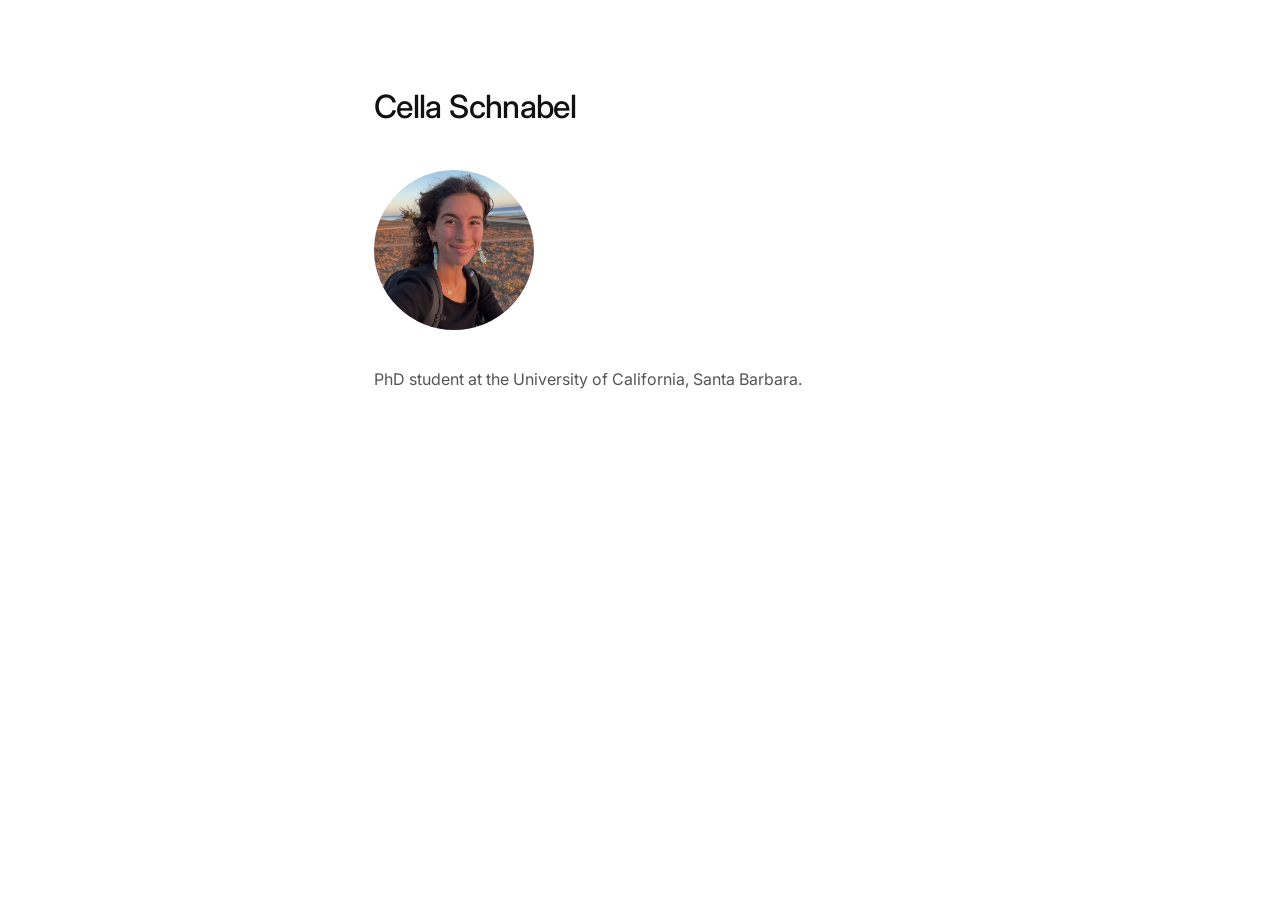
==== index.html @ 68e2517d "Initial site — Cella Schnabel personal website Co-Authored-By: Claude Sonnet 4.6 <noreply@anthropic." ====
<!DOCTYPE html>
<html lang="en">
<head>
  <meta charset="UTF-8">
  <meta name="viewport" content="width=device-width, initial-scale=1.0">
  <title>Cella Schnabel</title>
  <link rel="stylesheet" href="style.css">
  <link rel="preconnect" href="https://fonts.googleapis.com">
  <link rel="preconnect" href="https://fonts.gstatic.com" crossorigin>
  <link href="https://fonts.googleapis.com/css2?family=Inter:wght@300;400;500&display=swap" rel="stylesheet">
</head>
<body>
  <main>
    <h1>Cella Schnabel</h1>
    <img src="images/profile.jpg" alt="Cella Schnabel" class="profile-photo">
    <div class="bio">
      <p>PhD student at the University of California, Santa Barbara.</p>
      <!-- Add more about your research here -->
    </div>
  </main>
</body>
</html>
---- style.css ----
*, *::before, *::after {
  box-sizing: border-box;
  margin: 0;
  padding: 0;
}

body {
  font-family: 'Inter', system-ui, -apple-system, sans-serif;
  background: #ffffff;
  color: #111111;
  font-size: 16px;
  line-height: 1.7;
}

main {
  max-width: 580px;
  margin: 0 auto;
  padding: 80px 24px;
}

h1 {
  font-size: 2rem;
  font-weight: 500;
  letter-spacing: -0.02em;
  margin-bottom: 36px;
}

.profile-photo {
  width: 160px;
  height: 160px;
  border-radius: 50%;
  object-fit: cover;
  display: block;
  margin-bottom: 36px;
}

.bio p {
  color: #555555;
  max-width: 480px;
  margin-bottom: 12px;
}

@media (max-width: 480px) {
  main {
    padding: 48px 20px;
  }

  h1 {
    font-size: 1.6rem;
  }

  .profile-photo {
    width: 130px;
    height: 130px;
  }
}
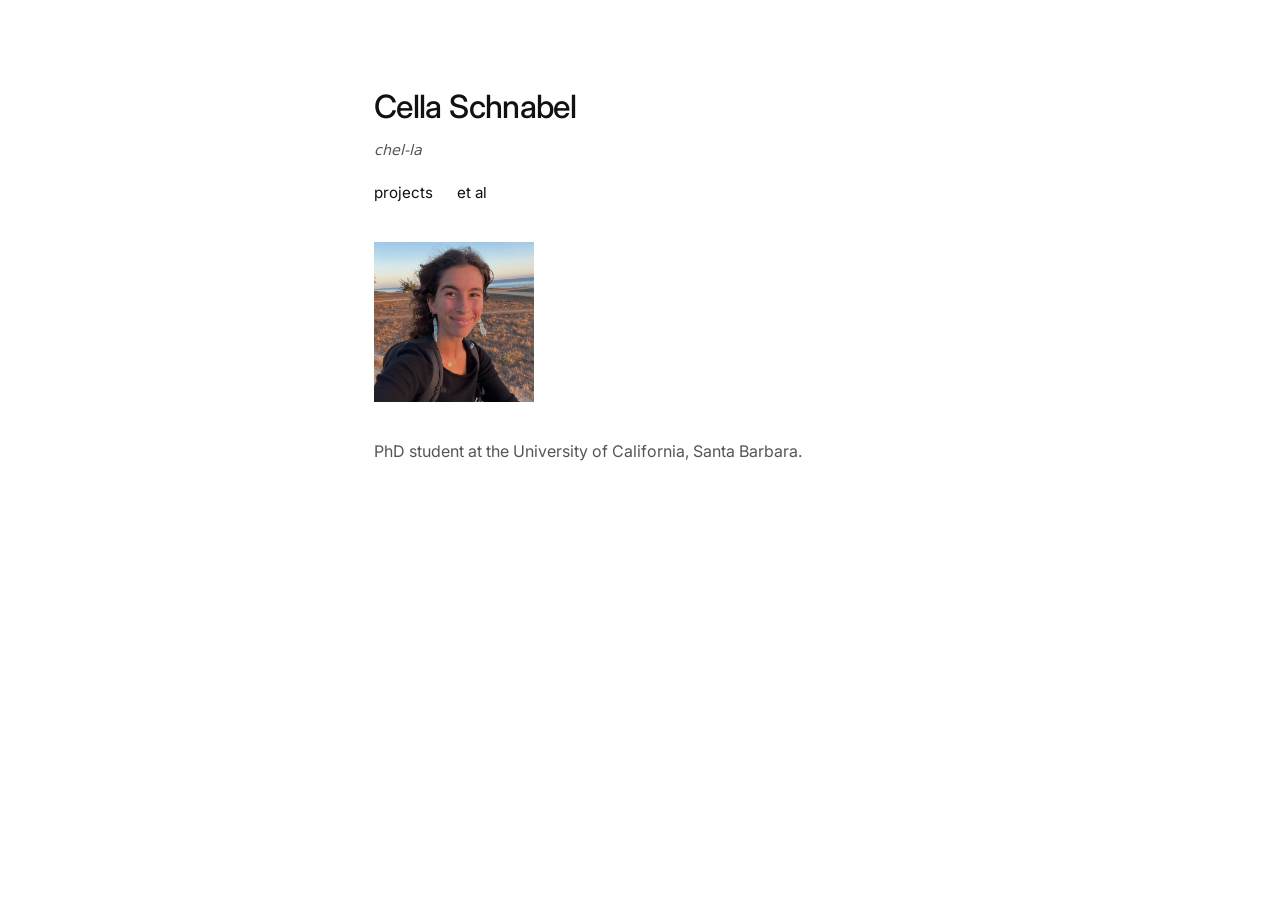
==== commit 40a14246: "what does it look like now" ====
--- a/index.html
+++ b/index.html
@@ -12,6 +12,11 @@
 <body>
   <main>
     <h1>Cella Schnabel</h1>
+    <p class="pronunciation"><em>chel-la</em></p>
+    <nav>
+      <a href="/projects">projects</a>
+      <a href="/et-al">et al</a>
+    </nav>
     <img src="images/profile.jpg" alt="Cella Schnabel" class="profile-photo">
     <div class="bio">
       <p>PhD student at the University of California, Santa Barbara.</p>
--- a/style.css
+++ b/style.css
@@ -22,22 +22,57 @@
   font-size: 2rem;
   font-weight: 500;
   letter-spacing: -0.02em;
-  margin-bottom: 36px;
+  margin-bottom: 4px;
+}
+
+.pronunciation {
+  color: #555555;
+  font-size: 0.9rem;
+  margin-bottom: 16px;
 }
 
 .profile-photo {
   width: 160px;
   height: 160px;
-  border-radius: 50%;
   object-fit: cover;
   display: block;
   margin-bottom: 36px;
+}
+
+nav {
+  margin-bottom: 36px;
+}
+
+nav a {
+  color: #111111;
+  text-decoration: none;
+  font-size: 0.95rem;
+  margin-right: 20px;
+}
+
+nav a:hover {
+  text-decoration: underline;
 }
 
 .bio p {
   color: #555555;
   max-width: 480px;
   margin-bottom: 12px;
+}
+
+.project {
+  margin-bottom: 40px;
+}
+
+.project h2 {
+  font-size: 1rem;
+  font-weight: 500;
+  margin-bottom: 6px;
+}
+
+.project p {
+  color: #555555;
+  max-width: 480px;
 }
 
 @media (max-width: 480px) {
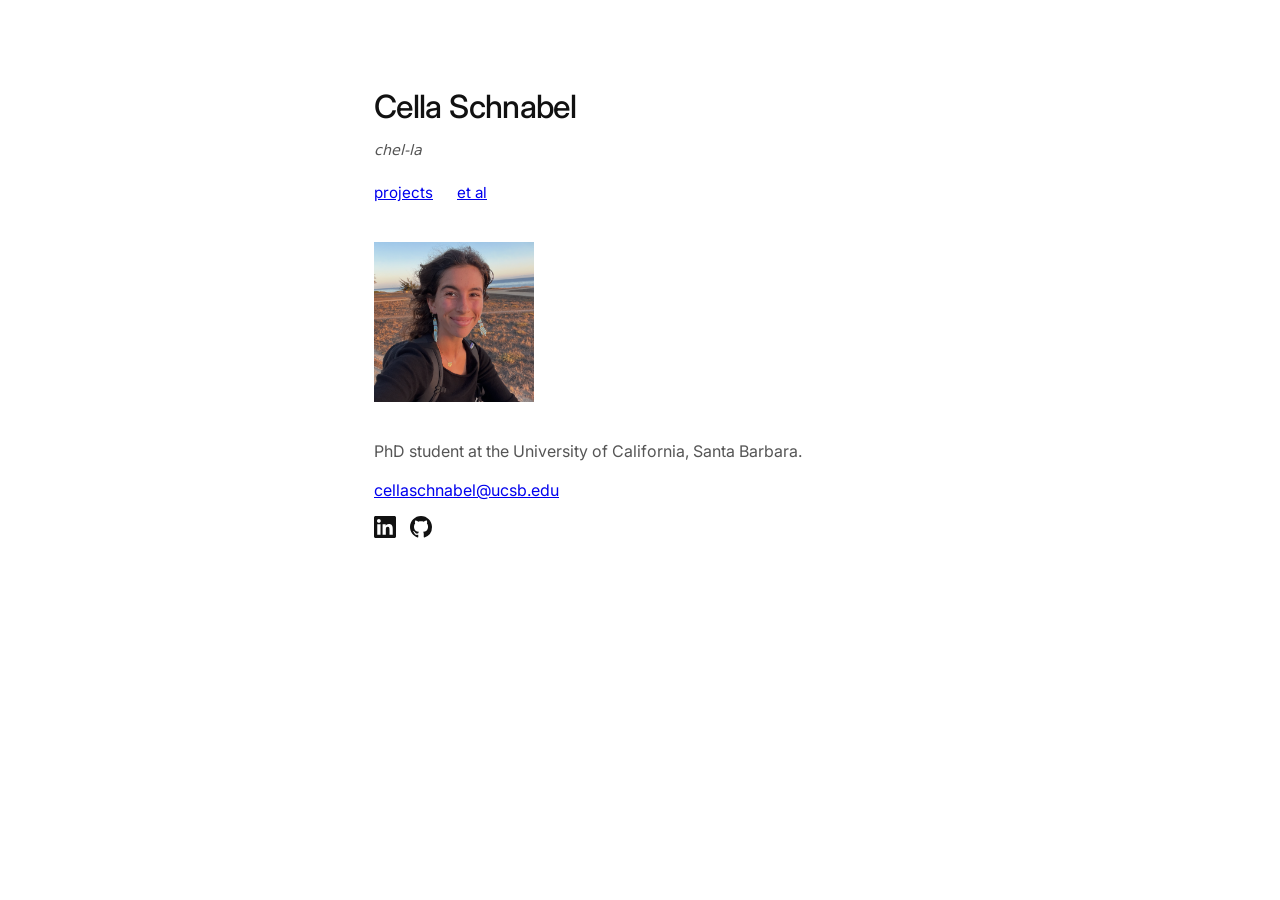
==== commit c3d260d7: "adding details" ====
--- a/index.html
+++ b/index.html
@@ -21,6 +21,19 @@
     <div class="bio">
       <p>PhD student at the University of California, Santa Barbara.</p>
       <!-- Add more about your research here -->
+      <p><a href="mailto:cellaschnabel@ucsb.edu">cellaschnabel@ucsb.edu</a></p>
+      <div class="social-icons">
+        <a href="https://www.linkedin.com/in/cella-schnabel/" aria-label="LinkedIn">
+          <svg xmlns="http://www.w3.org/2000/svg" width="22" height="22" viewBox="0 0 24 24" fill="currentColor">
+            <path d="M20.447 20.452h-3.554v-5.569c0-1.328-.027-3.037-1.852-3.037-1.853 0-2.136 1.445-2.136 2.939v5.667H9.351V9h3.414v1.561h.046c.477-.9 1.637-1.85 3.37-1.85 3.601 0 4.267 2.37 4.267 5.455v6.286zM5.337 7.433c-1.144 0-2.063-.926-2.063-2.065 0-1.138.92-2.063 2.063-2.063 1.14 0 2.064.925 2.064 2.063 0 1.139-.925 2.065-2.064 2.065zm1.782 13.019H3.555V9h3.564v11.452zM22.225 0H1.771C.792 0 0 .774 0 1.729v20.542C0 23.227.792 24 1.771 24h20.451C23.2 24 24 23.227 24 22.271V1.729C24 .774 23.2 0 22.222 0h.003z"/>
+          </svg>
+        </a>
+        <a href="https://github.com/rms428" aria-label="GitHub">
+          <svg xmlns="http://www.w3.org/2000/svg" width="22" height="22" viewBox="0 0 16 16" fill="currentColor">
+            <path d="M8 0C3.58 0 0 3.58 0 8c0 3.54 2.29 6.53 5.47 7.59.4.07.55-.17.55-.38 0-.19-.01-.82-.01-1.49-2.01.37-2.53-.49-2.69-.94-.09-.23-.48-.94-.82-1.13-.28-.15-.68-.52-.01-.53.63-.01 1.08.58 1.23.82.72 1.21 1.87.87 2.33.66.07-.52.28-.87.51-1.07-1.78-.2-3.64-.89-3.64-3.95 0-.87.31-1.59.82-2.15-.08-.2-.36-1.02.08-2.12 0 0 .67-.21 2.2.82.64-.18 1.32-.27 2-.27.68 0 1.36.09 2 .27 1.53-1.04 2.2-.82 2.2-.82.44 1.1.16 1.92.08 2.12.51.56.82 1.27.82 2.15 0 3.07-1.87 3.75-3.65 3.95.29.25.54.73.54 1.48 0 1.07-.01 1.93-.01 2.2 0 .21.15.46.55.38A8.013 8.013 0 0016 8c0-4.42-3.58-8-8-8z"/>
+          </svg>
+        </a>
+      </div>
     </div>
   </main>
 </body>
--- a/style.css
+++ b/style.css
@@ -44,20 +44,29 @@
 }
 
 nav a {
-  color: #111111;
-  text-decoration: none;
   font-size: 0.95rem;
   margin-right: 20px;
-}
-
-nav a:hover {
-  text-decoration: underline;
 }
 
 .bio p {
   color: #555555;
   max-width: 480px;
   margin-bottom: 12px;
+}
+
+.social-icons {
+  display: flex;
+  gap: 14px;
+  margin-top: 8px;
+}
+
+.social-icons a {
+  color: #111111;
+  display: flex;
+}
+
+.social-icons a:hover {
+  color: #555555;
 }
 
 .project {
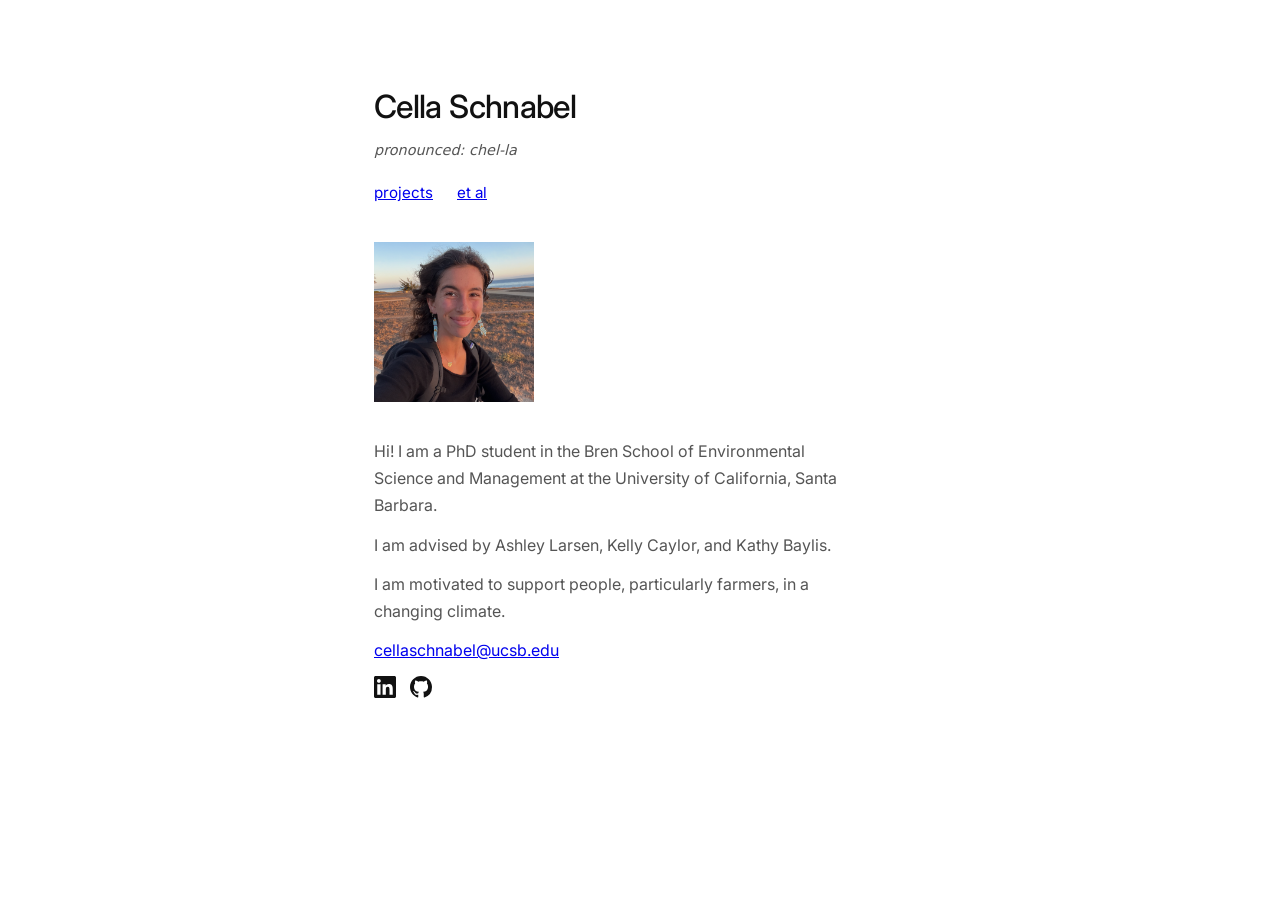
==== commit 600774a0: "writing one sentence" ====
--- a/index.html
+++ b/index.html
@@ -12,16 +12,17 @@
 <body>
   <main>
     <h1>Cella Schnabel</h1>
-    <p class="pronunciation"><em>chel-la</em></p>
+    <p class="pronunciation"><em>pronounced: chel-la</em></p>
     <nav>
       <a href="/projects">projects</a>
       <a href="/et-al">et al</a>
     </nav>
     <img src="images/profile.jpg" alt="Cella Schnabel" class="profile-photo">
     <div class="bio">
-      <p>PhD student at the University of California, Santa Barbara.</p>
-      <!-- Add more about your research here -->
-      <p><a href="mailto:cellaschnabel@ucsb.edu">cellaschnabel@ucsb.edu</a></p>
+      <p>Hi! I am a PhD student in the Bren School of Environmental Science and Management at the University of California, Santa Barbara. </p>
+        <p>I am advised by Ashley Larsen, Kelly Caylor, and Kathy Baylis.</p> 
+        <p>I am motivated to support people, particularly farmers, in a changing climate.</p>
+        <p><a href="mailto:cellaschnabel@ucsb.edu">cellaschnabel@ucsb.edu</a></p>
       <div class="social-icons">
         <a href="https://www.linkedin.com/in/cella-schnabel/" aria-label="LinkedIn">
           <svg xmlns="http://www.w3.org/2000/svg" width="22" height="22" viewBox="0 0 24 24" fill="currentColor">
--- a/style.css
+++ b/style.css
@@ -82,6 +82,13 @@
 .project p {
   color: #555555;
   max-width: 480px;
+  margin-bottom: 12px;
+}
+
+main > p {
+  color: #555555;
+  max-width: 480px;
+  margin-bottom: 32px;
 }
 
 @media (max-width: 480px) {
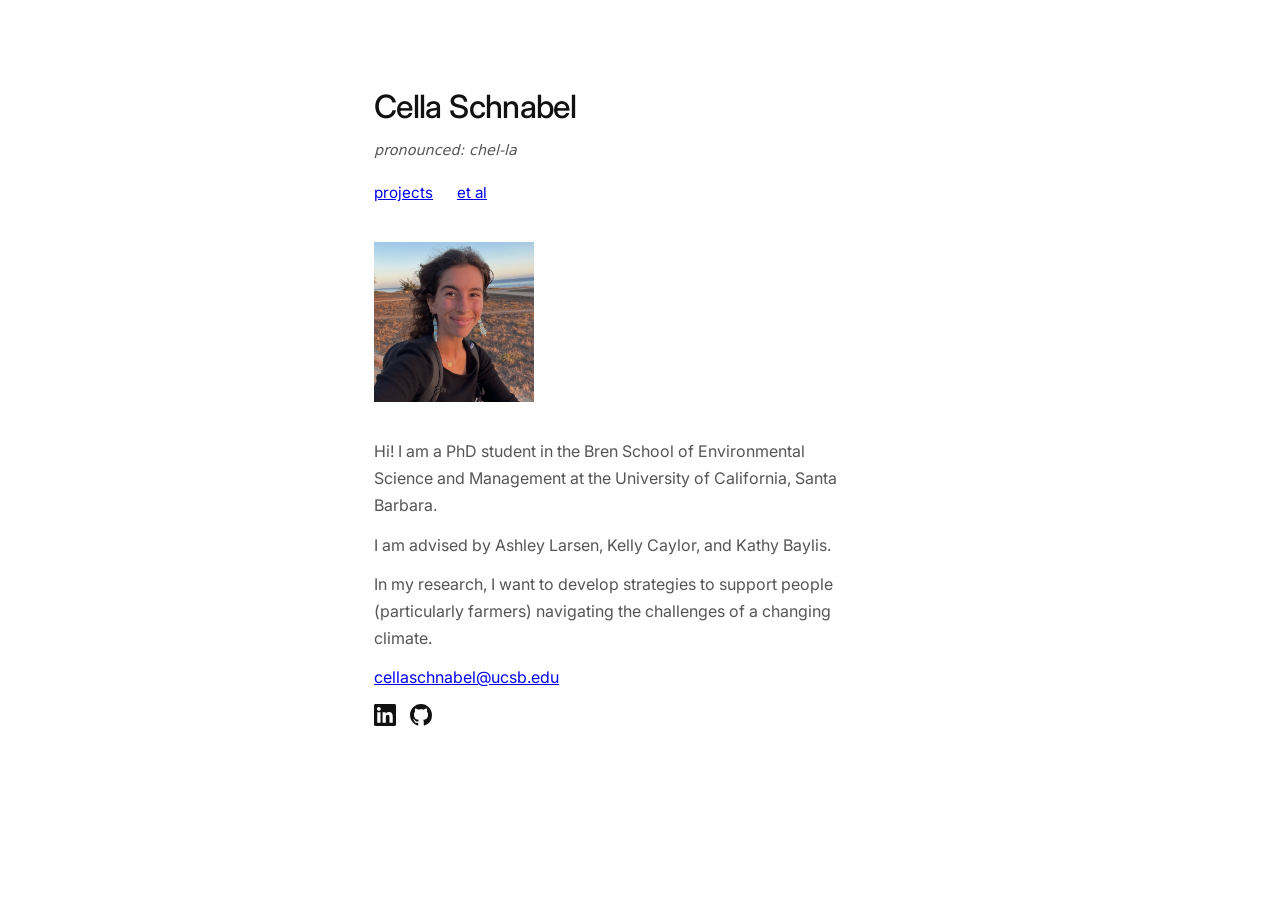
==== commit 93e8fea2: "Revise bio paragraph for clarity and detail" ====
--- a/index.html
+++ b/index.html
@@ -21,7 +21,7 @@
     <div class="bio">
       <p>Hi! I am a PhD student in the Bren School of Environmental Science and Management at the University of California, Santa Barbara. </p>
         <p>I am advised by Ashley Larsen, Kelly Caylor, and Kathy Baylis.</p> 
-        <p>I am motivated to support people, particularly farmers, in a changing climate.</p>
+        <p>In my research, I want to develop strategies to support people (particularly farmers) navigating the challenges of a changing climate.</p>
         <p><a href="mailto:cellaschnabel@ucsb.edu">cellaschnabel@ucsb.edu</a></p>
       <div class="social-icons">
         <a href="https://www.linkedin.com/in/cella-schnabel/" aria-label="LinkedIn">
